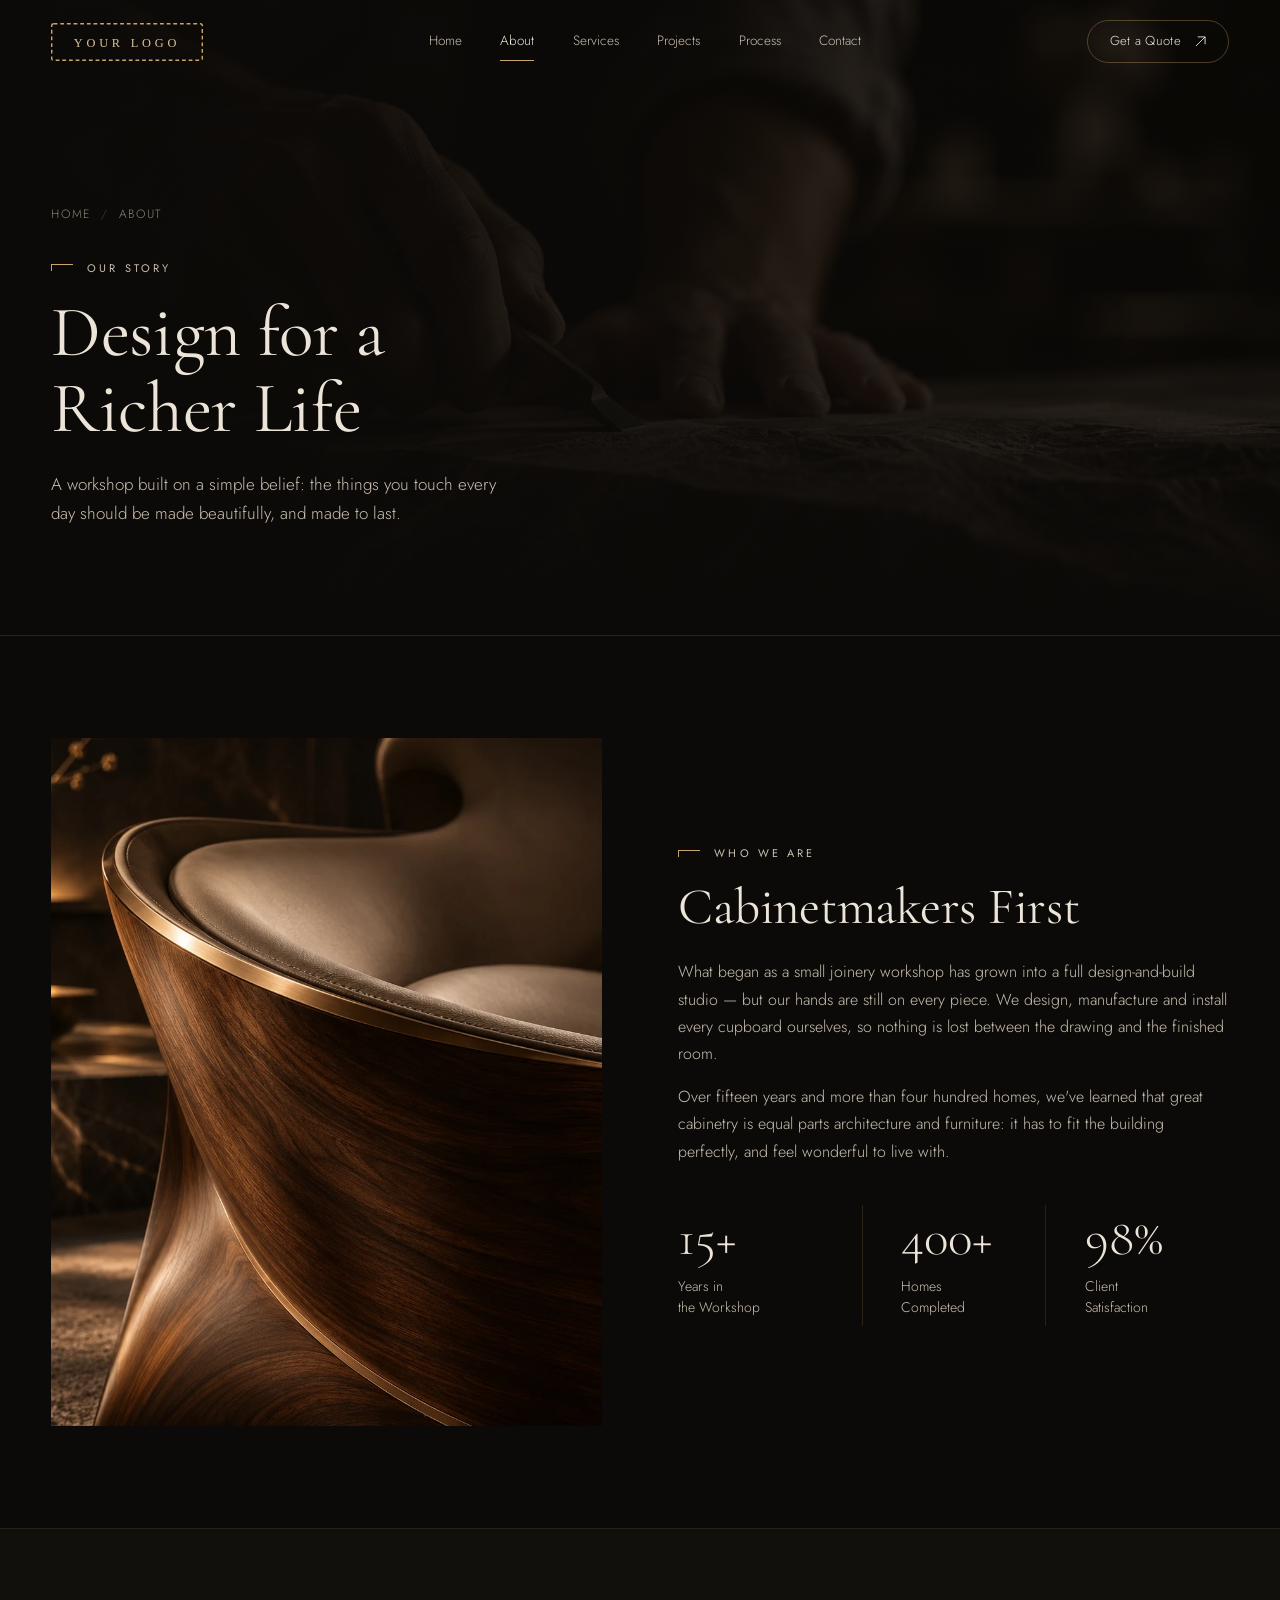
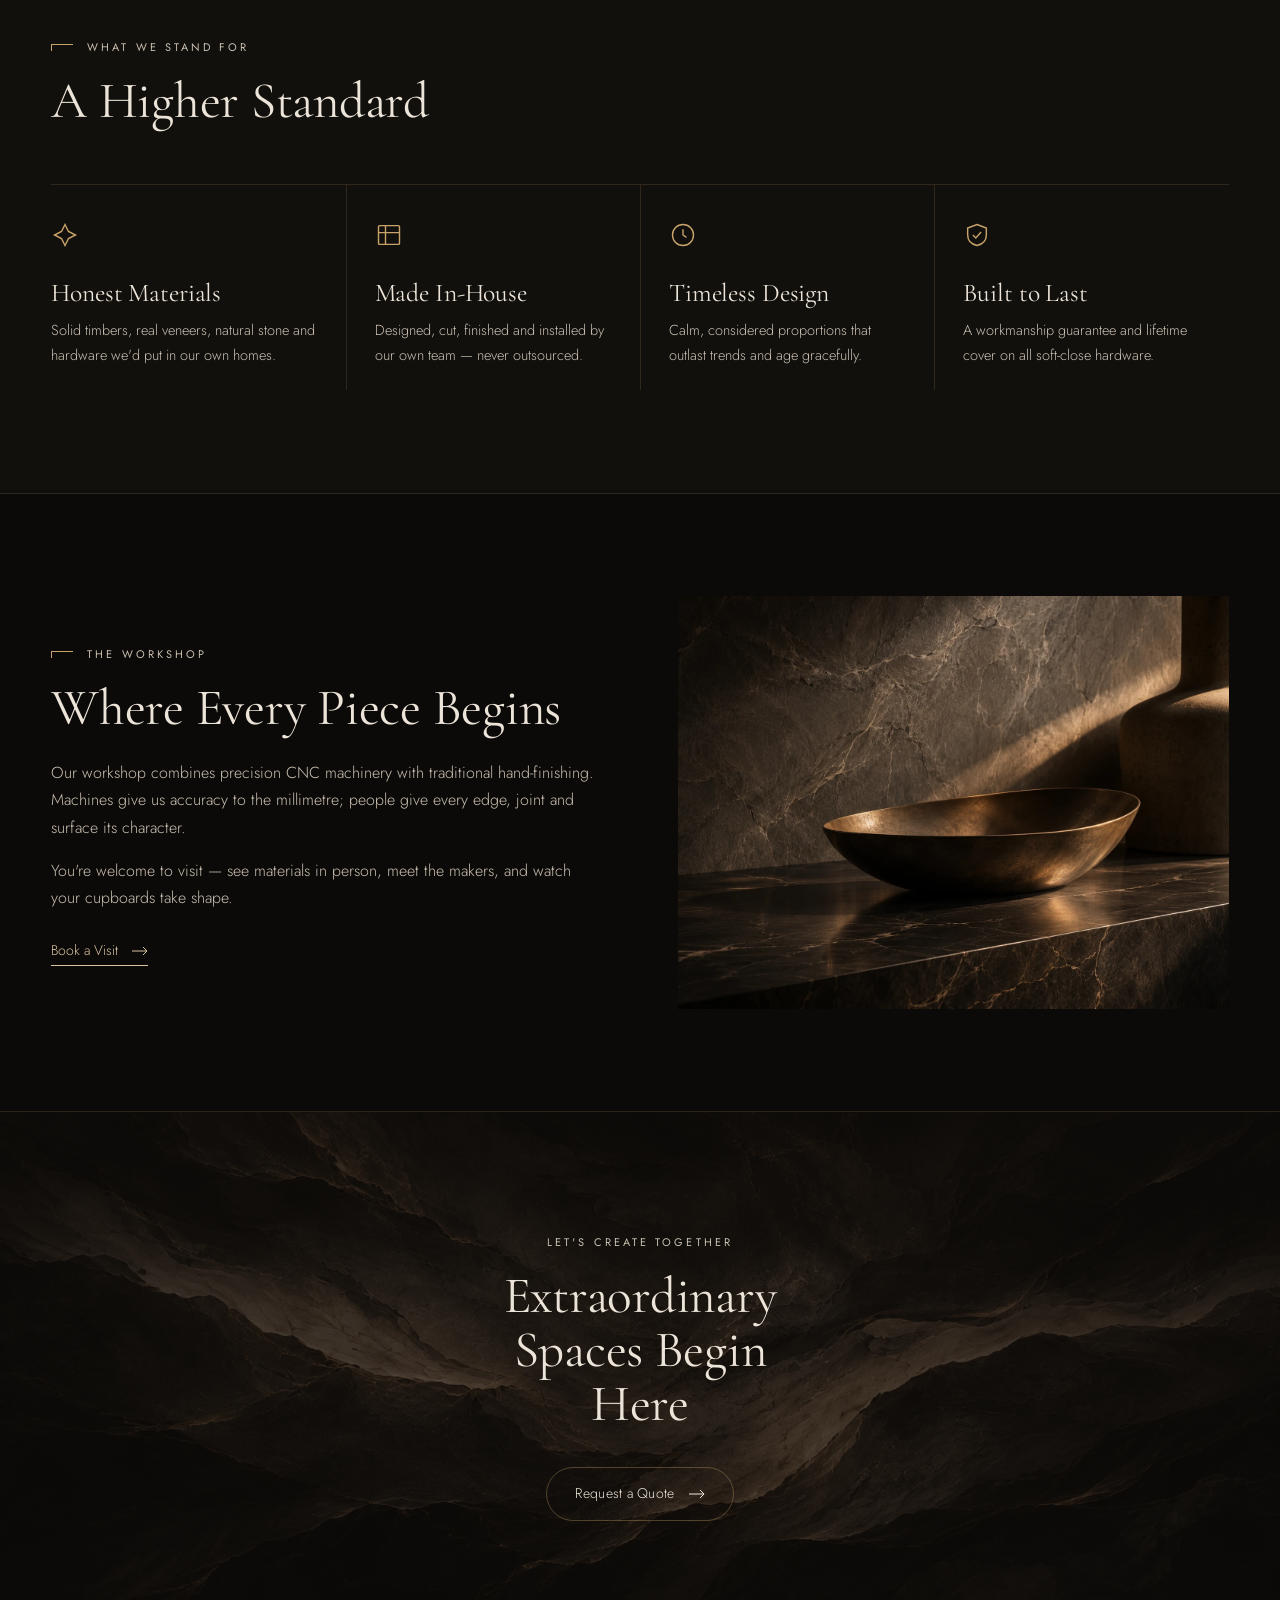
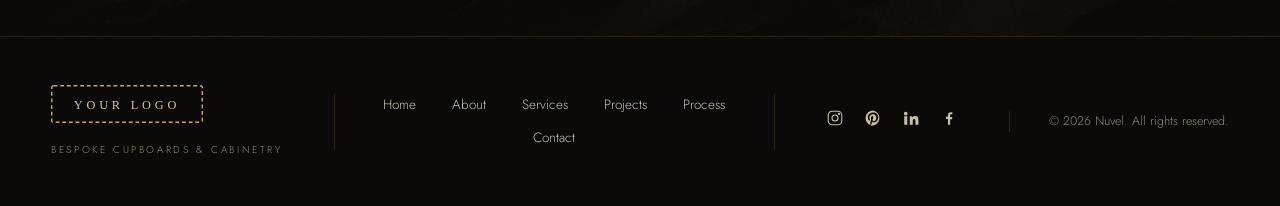
==== about.html @ def1052c "Add multi-page website for bespoke cupboard manufacturer Static HTML/CSS/JS site styled after the pr" ====
<!doctype html>
<html lang="en">
<head>
  <meta charset="utf-8">
  <meta name="viewport" content="width=device-width, initial-scale=1">
  <title>About — Nuvel</title>
  <meta name="description" content="Meet the cabinetmakers behind Nuvel — a family workshop crafting bespoke cupboards and cabinetry.">
  <link rel="preconnect" href="https://fonts.googleapis.com">
  <link rel="preconnect" href="https://fonts.gstatic.com" crossorigin>
  <link href="https://fonts.googleapis.com/css2?family=Cormorant+Garamond:wght@400;500&family=Jost:wght@300;400&display=swap" rel="stylesheet">
  <link rel="stylesheet" href="assets/css/styles.css">
</head>
<body data-page="about">
  <header id="site-header"></header>

  <main>
    <section class="page-hero">
      <div class="page-hero__bg"><img src="assets/img/craft-hands.webp" alt=""></div>
      <div class="container">
        <p class="breadcrumb"><a href="index.html">Home</a><span>/</span>About</p>
        <span class="eyebrow">Our Story</span>
        <h1>Design for a Richer Life</h1>
        <p class="lead">A workshop built on a simple belief: the things you touch every day should be made beautifully, and made to last.</p>
      </div>
    </section>

    <section class="section">
      <div class="container two-col">
        <div class="media-frame reveal"><img src="assets/img/bespoke-chair.webp" alt="Walnut joinery with a bronze inlay" loading="lazy"></div>
        <div class="reveal">
          <span class="eyebrow">Who We Are</span>
          <h2 style="margin-bottom:24px">Cabinetmakers First</h2>
          <p>What began as a small joinery workshop has grown into a full design-and-build studio — but our hands are still on every piece. We design, manufacture and install every cupboard ourselves, so nothing is lost between the drawing and the finished room.</p>
          <p>Over fifteen years and more than four hundred homes, we've learned that great cabinetry is equal parts architecture and furniture: it has to fit the building perfectly, and feel wonderful to live with.</p>
          <div class="stats" style="margin-top:40px">
            <div class="stat" style="border-left:0;padding-left:0"><div class="stat__num">15+</div><div class="stat__label">Years in<br>the Workshop</div></div>
            <div class="stat"><div class="stat__num">400+</div><div class="stat__label">Homes<br>Completed</div></div>
            <div class="stat"><div class="stat__num">98%</div><div class="stat__label">Client<br>Satisfaction</div></div>
          </div>
        </div>
      </div>
    </section>

    <section class="section section--alt">
      <div class="container">
        <div class="reveal" style="max-width:640px;margin-bottom:56px">
          <span class="eyebrow">What We Stand For</span>
          <h2>A Higher Standard</h2>
        </div>
        <div class="values">
          <div class="value reveal">
            <svg viewBox="0 0 24 24" fill="none" stroke="currentColor" stroke-width="1.2"><path d="M12 3l3 6 6 3-6 3-3 6-3-6-6-3 6-3z"/></svg>
            <h3>Honest Materials</h3>
            <p>Solid timbers, real veneers, natural stone and hardware we'd put in our own homes.</p>
          </div>
          <div class="value reveal">
            <svg viewBox="0 0 24 24" fill="none" stroke="currentColor" stroke-width="1.2"><rect x="3" y="4" width="18" height="16" rx="1"/><path d="M3 10h18M9 4v16"/></svg>
            <h3>Made In-House</h3>
            <p>Designed, cut, finished and installed by our own team — never outsourced.</p>
          </div>
          <div class="value reveal">
            <svg viewBox="0 0 24 24" fill="none" stroke="currentColor" stroke-width="1.2"><circle cx="12" cy="12" r="9"/><path d="M12 7v5l3 2"/></svg>
            <h3>Timeless Design</h3>
            <p>Calm, considered proportions that outlast trends and age gracefully.</p>
          </div>
          <div class="value reveal">
            <svg viewBox="0 0 24 24" fill="none" stroke="currentColor" stroke-width="1.2"><path d="M12 3l8 3v6c0 5-3.5 8-8 9-4.5-1-8-4-8-9V6z"/><path d="M8.5 12l2.5 2.5 4.5-5"/></svg>
            <h3>Built to Last</h3>
            <p>A workmanship guarantee and lifetime cover on all soft-close hardware.</p>
          </div>
        </div>
      </div>
    </section>

    <section class="section">
      <div class="container two-col">
        <div class="reveal">
          <span class="eyebrow">The Workshop</span>
          <h2 style="margin-bottom:24px">Where Every Piece Begins</h2>
          <p>Our workshop combines precision CNC machinery with traditional hand-finishing. Machines give us accuracy to the millimetre; people give every edge, joint and surface its character.</p>
          <p>You're welcome to visit — see materials in person, meet the makers, and watch your cupboards take shape.</p>
          <a class="link-arrow" href="contact.html" style="margin-top:12px">Book a Visit <svg class="arrow" viewBox="0 0 16 10" aria-hidden="true"><path d="M0 5h15M11 1l4 4-4 4" fill="none" stroke="currentColor"/></svg></a>
        </div>
        <div class="media-frame media-frame--wide reveal"><img src="assets/img/advisory-bowl.webp" alt="Natural stone and bronze materials" loading="lazy"></div>
      </div>
    </section>

    <section class="cta-band">
      <div class="cta-band__bg"><img src="assets/img/texture-stone.webp" alt="" loading="lazy"></div>
      <div class="container reveal">
        <span class="eyebrow eyebrow--center">Let's Create Together</span>
        <h2>Extraordinary Spaces Begin Here</h2>
        <a class="btn" href="contact.html#quote">Request a Quote <svg class="arrow" viewBox="0 0 16 10" aria-hidden="true"><path d="M0 5h15M11 1l4 4-4 4" fill="none" stroke="currentColor"/></svg></a>
      </div>
    </section>
  </main>

  <footer id="site-footer"></footer>

  <script src="assets/js/config.js"></script>
  <script src="assets/js/projects.js"></script>
  <script src="assets/js/site.js"></script>
</body>
</html>
---- assets/css/styles.css ----
/* ==========================================================================
   Nuvel — Bespoke Cupboards & Cabinetry
   ========================================================================== */

:root {
  --bg: #0c0a08;
  --bg-2: #12100d;
  --surface: #17140f;
  --line: rgba(201, 164, 106, 0.16);
  --line-strong: rgba(201, 164, 106, 0.35);
  --text: #ece4d8;
  --text-soft: #c9bfb1;
  --muted: #8f8577;
  --gold: #c9a46a;
  --gold-soft: #d8c3a0;

  --serif: "Cormorant Garamond", "Cormorant", Georgia, "Times New Roman", serif;
  --sans: "Jost", "Helvetica Neue", Arial, sans-serif;

  --container: 1320px;
  --gutter: clamp(20px, 4vw, 56px);
  --ease: cubic-bezier(.22, .61, .36, 1);
  --header-h: 84px;
}

*, *::before, *::after { box-sizing: border-box; }
html { scroll-behavior: smooth; -webkit-text-size-adjust: 100%; }
body {
  margin: 0;
  background: var(--bg);
  color: var(--text);
  font-family: var(--sans);
  font-weight: 300;
  font-size: 16px;
  line-height: 1.7;
  -webkit-font-smoothing: antialiased;
  overflow-x: hidden;
}
img { display: block; max-width: 100%; height: auto; }
a { color: inherit; text-decoration: none; }
button { font: inherit; color: inherit; background: none; border: 0; cursor: pointer; }
::selection { background: var(--gold); color: #120f0b; }

.container { width: 100%; max-width: var(--container); margin: 0 auto; padding: 0 var(--gutter); }
.sr-only { position: absolute; width: 1px; height: 1px; overflow: hidden; clip: rect(0 0 0 0); white-space: nowrap; }

/* ---------- Typography ---------- */
h1, h2, h3, h4 { font-family: var(--serif); font-weight: 400; line-height: 1.05; margin: 0; color: var(--text); letter-spacing: -0.005em; }
h1 { font-size: clamp(48px, 6.4vw, 92px); }
h2 { font-size: clamp(36px, 4vw, 56px); }
h3 { font-size: clamp(22px, 2vw, 28px); }
p { margin: 0 0 1em; color: var(--text-soft); }

.eyebrow {
  display: inline-flex; align-items: center; gap: 14px;
  font-family: var(--sans); font-size: 11px; font-weight: 400;
  letter-spacing: .28em; text-transform: uppercase; color: var(--text-soft);
  margin-bottom: 18px;
}
.eyebrow::before {
  content: ""; width: 22px; height: 7px;
  border-top: 1px solid var(--gold); border-left: 1px solid var(--gold);
}
.eyebrow--center { justify-content: center; }
.eyebrow--center::before { display: none; }

.lead { font-size: 17px; color: var(--text-soft); max-width: 46ch; }

/* ---------- Links & Buttons ---------- */
.link-arrow {
  display: inline-flex; align-items: center; gap: 14px;
  font-size: 14px; color: var(--gold-soft);
  border-bottom: 1px solid currentColor; padding-bottom: 2px;
  transition: color .3s var(--ease), gap .3s var(--ease);
}
.link-arrow:hover { color: var(--text); gap: 20px; }
.arrow { width: 16px; height: 10px; flex: none; }

.btn {
  display: inline-flex; align-items: center; justify-content: center; gap: 14px;
  padding: 14px 28px; border: 1px solid var(--line-strong); border-radius: 999px;
  font-size: 14px; letter-spacing: .02em; color: var(--text);
  transition: background .35s var(--ease), border-color .35s var(--ease), color .35s var(--ease);
}
.btn:hover { background: var(--gold); border-color: var(--gold); color: #120f0b; }
.btn--solid { background: var(--gold); border-color: var(--gold); color: #120f0b; }
.btn--solid:hover { background: var(--gold-soft); border-color: var(--gold-soft); }
.btn--sm { padding: 9px 22px; font-size: 13px; }
.btn[disabled] { opacity: .5; pointer-events: none; }

/* ---------- Header ---------- */
.site-header {
  position: fixed; inset: 0 0 auto 0; z-index: 50; height: var(--header-h);
  display: flex; align-items: center;
  border-bottom: 1px solid transparent;
  transition: background .4s var(--ease), border-color .4s var(--ease), height .4s var(--ease);
}
.site-header.is-scrolled, .site-header--solid {
  background: rgba(12, 10, 8, .88); backdrop-filter: blur(12px); -webkit-backdrop-filter: blur(12px);
  border-bottom-color: var(--line);
}
.site-header .container { display: flex; align-items: center; justify-content: space-between; gap: 32px; }
.logo { display: inline-flex; align-items: center; }
.logo img { height: 38px; width: auto; }

.nav { display: flex; gap: clamp(20px, 3vw, 48px); }
.nav a {
  position: relative; font-size: 13.5px; color: var(--text-soft); padding: 6px 0;
  transition: color .3s var(--ease);
}
.nav a::after {
  content: ""; position: absolute; left: 0; right: 0; bottom: -2px; height: 1px;
  background: var(--gold); transform: scaleX(0); transition: transform .35s var(--ease);
}
.nav a:hover, .nav a[aria-current="page"] { color: var(--text); }
.nav a[aria-current="page"]::after, .nav a:hover::after { transform: scaleX(1); }

.header-cta { display: flex; align-items: center; gap: 16px; }
.menu-toggle { display: none; width: 44px; height: 44px; position: relative; }
.menu-toggle span { position: absolute; left: 11px; right: 11px; height: 1px; background: var(--text); transition: transform .35s var(--ease), opacity .3s; }
.menu-toggle span:nth-child(1) { top: 17px; }
.menu-toggle span:nth-child(2) { top: 26px; }
.menu-open .menu-toggle span:nth-child(1) { transform: translateY(4.5px) rotate(45deg); }
.menu-open .menu-toggle span:nth-child(2) { transform: translateY(-4.5px) rotate(-45deg); }

.mobile-menu {
  position: fixed; inset: 0; z-index: 40; background: var(--bg);
  display: flex; flex-direction: column; justify-content: center; padding: 0 var(--gutter);
  opacity: 0; visibility: hidden; transition: opacity .4s var(--ease), visibility .4s;
}
.menu-open .mobile-menu { opacity: 1; visibility: visible; }
.mobile-menu a { font-family: var(--serif); font-size: 40px; line-height: 1.5; color: var(--text); }
.mobile-menu a[aria-current="page"] { color: var(--gold); }
.mobile-menu .btn { margin-top: 32px; align-self: flex-start; font-family: var(--sans); font-size: 14px; line-height: 1; }

/* ---------- Hero ---------- */
.hero { position: relative; min-height: 100vh; min-height: 100svh; display: flex; align-items: center; overflow: hidden; }
.hero__slides { position: absolute; inset: 0; }
.hero__slide {
  position: absolute; inset: 0; opacity: 0; transform: scale(1.06);
  transition: opacity 1.6s var(--ease), transform 7s linear;
}
.hero__slide img { width: 100%; height: 100%; object-fit: cover; }
.hero__slide.is-active { opacity: 1; transform: scale(1); }
.hero::after {
  content: ""; position: absolute; inset: 0;
  background:
    linear-gradient(90deg, rgba(12,10,8,.92) 0%, rgba(12,10,8,.7) 30%, rgba(12,10,8,.1) 62%, rgba(12,10,8,0) 100%),
    linear-gradient(0deg, rgba(12,10,8,.85) 0%, rgba(12,10,8,0) 28%),
    linear-gradient(180deg, rgba(12,10,8,.55) 0%, rgba(12,10,8,0) 20%);
}
.hero .container { position: relative; z-index: 2; padding-top: calc(var(--header-h) + 40px); padding-bottom: 80px; }
.hero__content { max-width: 560px; }
.hero h1 { margin-bottom: 28px; }
.hero .lead { margin-bottom: 36px; }
.hero__dots { display: flex; gap: 14px; margin-top: 56px; }
.hero__dot { width: 60px; text-align: left; font-size: 11px; letter-spacing: .1em; color: var(--muted); padding-bottom: 10px; position: relative; }
.hero__dot::after { content: ""; position: absolute; left: 0; right: 0; bottom: 0; height: 1px; background: var(--line); }
.hero__dot i { position: absolute; left: 0; bottom: 0; height: 2px; width: 0; background: var(--gold-soft); z-index: 1; }
.hero__dot.is-active { color: var(--text); }
.hero__dot.is-active i { animation: dotfill 7s linear forwards; }
@keyframes dotfill { to { width: 100%; } }
.hero__tag {
  position: absolute; right: var(--gutter); bottom: 64px; z-index: 2;
  font-size: 10.5px; letter-spacing: .3em; line-height: 2.1; text-transform: uppercase; color: var(--text-soft);
  display: flex; gap: 14px;
}
.hero__tag::before { content: ""; width: 22px; height: 7px; margin-top: 8px; border-top: 1px solid var(--gold); border-left: 1px solid var(--gold); }

/* Page hero (inner pages) */
.page-hero { position: relative; padding: calc(var(--header-h) + 120px) 0 90px; overflow: hidden; border-bottom: 1px solid var(--line); }
.page-hero__bg { position: absolute; inset: 0; }
.page-hero__bg img { width: 100%; height: 100%; object-fit: cover; opacity: .38; }
.page-hero::after { content: ""; position: absolute; inset: 0; background: linear-gradient(90deg, rgba(12,10,8,.95) 10%, rgba(12,10,8,.4) 100%), linear-gradient(0deg, var(--bg) 0%, transparent 50%); }
.page-hero .container { position: relative; z-index: 2; }
.page-hero h1 { font-size: clamp(44px, 5.6vw, 80px); max-width: 14ch; margin-bottom: 24px; }
.breadcrumb { font-size: 12px; letter-spacing: .14em; text-transform: uppercase; color: var(--muted); margin-bottom: 28px; }
.breadcrumb a:hover { color: var(--gold-soft); }
.breadcrumb span { margin: 0 10px; color: var(--line-strong); }

/* ---------- Sections ---------- */
.section { padding: clamp(64px, 8vw, 110px) 0; border-bottom: 1px solid var(--line); }
.section--tight { padding: clamp(48px, 6vw, 72px) 0; }
.section--alt { background: var(--bg-2); }

.split { display: grid; grid-template-columns: minmax(0, 340px) minmax(0, 1fr); gap: clamp(32px, 5vw, 80px); align-items: start; }
.split__head h2 { margin-bottom: 28px; }

/* Philosophy + stats */
.philosophy { display: grid; grid-template-columns: 1fr 1.2fr 1.6fr; gap: clamp(32px, 4vw, 64px); align-items: center; }
.philosophy p { margin-bottom: 18px; }
.stats { display: grid; grid-template-columns: repeat(3, 1fr); }
.stat { padding: 8px 0 8px clamp(20px, 3vw, 44px); border-left: 1px solid var(--line); }
.stat__num { font-family: var(--serif); font-size: clamp(40px, 4vw, 54px); line-height: 1; color: var(--text); margin-bottom: 12px; }
.stat__label { font-size: 14px; line-height: 1.5; color: var(--text-soft); }

/* Service cards */
.services-intro { display: grid; grid-template-columns: minmax(0, 1fr) minmax(0, 0.9fr); gap: 32px; align-items: end; }
.services-row { display: grid; grid-template-columns: minmax(280px, 0.9fr) 2.4fr; gap: clamp(32px, 4vw, 60px); align-items: start; }
.services-row__head { display: grid; grid-template-columns: 1fr; gap: 20px; }
.cards { display: grid; grid-template-columns: repeat(4, 1fr); gap: 18px; }
.card {
  display: flex; flex-direction: column; background: var(--surface); border: 1px solid var(--line);
  transition: border-color .4s var(--ease), transform .5s var(--ease);
}
.card:hover { border-color: var(--line-strong); transform: translateY(-4px); }
.card__img { aspect-ratio: 4 / 3; overflow: hidden; }
.card__img img { width: 100%; height: 100%; object-fit: cover; transition: transform 1s var(--ease); }
.card:hover .card__img img { transform: scale(1.06); }
.card__body { padding: 18px 18px 20px; display: flex; flex-direction: column; flex: 1; }
.card__body h3 { font-size: 21px; margin-bottom: 8px; }
.card__body p { font-size: 13.5px; line-height: 1.55; margin: 0; color: var(--muted); }
.card__foot { display: flex; justify-content: space-between; align-items: flex-end; gap: 16px; margin-top: auto; padding-top: 12px; }
.card__foot .arrow { color: var(--gold-soft); transition: transform .3s var(--ease); }
.card:hover .card__foot .arrow { transform: translateX(4px); }

/* Project tiles */
.projects-row { display: grid; grid-template-columns: minmax(240px, 0.75fr) 3fr; gap: clamp(32px, 4vw, 60px); }
.projects-row__head { display: flex; flex-direction: column; justify-content: space-between; }
.projects-row__head h2 { margin-bottom: 28px; }
.tiles { display: grid; grid-template-columns: repeat(3, 1fr); gap: 18px; }
.tile { display: block; }
.tile__img { aspect-ratio: 16 / 10; overflow: hidden; background: var(--surface); }
.tile__img img { width: 100%; height: 100%; object-fit: cover; transition: transform 1.1s var(--ease); }
.tile:hover .tile__img img { transform: scale(1.05); }
.tile__meta { display: flex; justify-content: space-between; align-items: center; gap: 12px; padding-top: 14px; }
.tile__title { font-family: var(--serif); font-size: 21px; line-height: 1.2; color: var(--text); }
.tile__loc { font-size: 10.5px; letter-spacing: .22em; text-transform: uppercase; color: var(--muted); margin-top: 4px; }
.tile .arrow { color: var(--gold-soft); transition: transform .3s var(--ease); }
.tile:hover .arrow { transform: translateX(4px); }
.tile__cat { font-size: 10.5px; letter-spacing: .22em; text-transform: uppercase; color: var(--gold); margin-top: 4px; }

/* Craft */
.craft { display: grid; grid-template-columns: 1fr 1.25fr; border-bottom: 1px solid var(--line); }
.craft__img { position: relative; min-height: 380px; }
.craft__img img { position: absolute; inset: 0; width: 100%; height: 100%; object-fit: cover; }
.craft__img::after { content: ""; position: absolute; inset: 0; background: linear-gradient(90deg, transparent 50%, var(--bg) 100%); }
.craft__body { display: grid; grid-template-columns: 1.3fr 1fr; gap: clamp(28px, 4vw, 56px); padding: clamp(56px, 6vw, 90px) var(--gutter) clamp(56px, 6vw, 90px) clamp(24px, 3vw, 40px); align-items: center; }
.craft__body h2 { margin-bottom: 24px; }
.features { list-style: none; margin: 0; padding: 0 0 0 clamp(24px, 3vw, 44px); border-left: 1px solid var(--line); display: grid; gap: 22px; }
.features li { display: flex; align-items: center; gap: 18px; font-size: 14px; color: var(--text-soft); }
.features svg { width: 24px; height: 24px; flex: none; color: var(--gold); }

/* Testimonials */
.testimonials { display: grid; grid-template-columns: minmax(240px, 0.8fr) repeat(3, 1fr); gap: 0; }
.testimonials__head { padding-right: 32px; }
.quote { padding: 0 clamp(20px, 2.6vw, 40px); border-left: 1px solid var(--line); display: flex; flex-direction: column; justify-content: space-between; gap: 28px; }
.quote blockquote { margin: 0; font-size: 15px; line-height: 1.7; color: var(--text-soft); }
.quote cite { font-style: normal; display: flex; gap: 14px; }
.quote cite::before { content: ""; width: 14px; height: 6px; margin-top: 7px; border-top: 1px solid var(--gold); border-bottom: 1px solid var(--gold); flex: none; }
.quote cite strong { display: block; font-weight: 400; font-size: 11px; letter-spacing: .24em; text-transform: uppercase; color: var(--text); }
.quote cite span { font-size: 13px; color: var(--muted); }

/* CTA band */
.cta-band { position: relative; text-align: center; padding: clamp(72px, 9vw, 120px) 0; overflow: hidden; border-bottom: 1px solid var(--line); }
.cta-band__bg { position: absolute; inset: 0; }
.cta-band__bg img { width: 100%; height: 100%; object-fit: cover; opacity: .55; }
.cta-band::after { content: ""; position: absolute; inset: 0; background: radial-gradient(ellipse at center, rgba(12,10,8,.35) 0%, rgba(12,10,8,.85) 100%); }
.cta-band .container { position: relative; z-index: 2; }
.cta-band h2 { max-width: 14ch; margin: 0 auto 36px; }

/* ---------- Footer ---------- */
.site-footer { padding: 48px 0; background: var(--bg); }
.site-footer .container { display: grid; grid-template-columns: auto 1fr auto auto; gap: clamp(24px, 4vw, 56px); align-items: center; }
.footer-brand small { display: block; margin-top: 10px; font-size: 10px; letter-spacing: .26em; text-transform: uppercase; color: var(--muted); }
.footer-nav { display: flex; flex-wrap: wrap; gap: 10px 36px; justify-content: center; padding: 0 clamp(16px, 3vw, 48px); border-left: 1px solid var(--line); border-right: 1px solid var(--line); }
.footer-nav a { font-size: 13.5px; color: var(--text-soft); }
.footer-nav a:hover { color: var(--gold-soft); }
.social { display: flex; gap: 20px; }
.social a { color: var(--text-soft); transition: color .3s; }
.social a:hover { color: var(--gold); }
.social svg { width: 18px; height: 18px; }
.copyright { font-size: 12.5px; color: var(--muted); padding-left: clamp(16px, 3vw, 48px); border-left: 1px solid var(--line); }

/* ---------- Projects archive ---------- */
.toolbar { display: flex; flex-wrap: wrap; gap: 24px; justify-content: space-between; align-items: center; margin-bottom: 44px; }
.filters { display: flex; flex-wrap: wrap; gap: 10px; }
.filter {
  padding: 8px 18px; border: 1px solid var(--line); border-radius: 999px;
  font-size: 13px; color: var(--text-soft); transition: all .3s var(--ease);
}
.filter:hover { border-color: var(--line-strong); color: var(--text); }
.filter.is-active { background: var(--gold); border-color: var(--gold); color: #120f0b; }
.search {
  display: flex; align-items: center; gap: 10px; border-bottom: 1px solid var(--line-strong);
  padding: 6px 2px; min-width: 240px;
}
.search svg { width: 16px; height: 16px; color: var(--muted); }
.search input { background: none; border: 0; outline: 0; color: var(--text); font: inherit; font-size: 14px; width: 100%; }
.search input::placeholder { color: var(--muted); }
.results-count { font-size: 12px; letter-spacing: .16em; text-transform: uppercase; color: var(--muted); margin-bottom: 24px; }
.tiles--archive { grid-template-columns: repeat(3, 1fr); gap: 40px 22px; }
.load-more { display: flex; flex-direction: column; align-items: center; gap: 16px; margin-top: 64px; }
.load-more small { font-size: 12px; color: var(--muted); letter-spacing: .08em; }
.progress { width: 220px; height: 1px; background: var(--line); position: relative; }
.progress i { position: absolute; left: 0; top: 0; bottom: 0; background: var(--gold); transition: width .5s var(--ease); }
.empty { text-align: center; padding: 60px 0; color: var(--muted); }

/* ---------- Project detail ---------- */
.project-hero { position: relative; height: 82vh; min-height: 520px; overflow: hidden; }
.project-hero img { width: 100%; height: 100%; object-fit: cover; }
.project-hero::after { content: ""; position: absolute; inset: 0; background: linear-gradient(0deg, var(--bg) 0%, rgba(12,10,8,.2) 45%, rgba(12,10,8,.55) 100%); }
.project-hero .container { position: absolute; left: 0; right: 0; bottom: 56px; z-index: 2; margin: 0 auto; }
.project-hero h1 { margin-bottom: 14px; }
.project-info { display: grid; grid-template-columns: 1.6fr 1fr; gap: clamp(32px, 6vw, 100px); }
.project-info .lead { max-width: none; font-family: var(--serif); font-size: clamp(24px, 2.2vw, 30px); line-height: 1.4; color: var(--text); margin-bottom: 28px; }
.facts { list-style: none; margin: 0; padding: 0; border-top: 1px solid var(--line); }
.facts li { display: flex; justify-content: space-between; gap: 16px; padding: 16px 0; border-bottom: 1px solid var(--line); font-size: 14px; }
.facts span:first-child { color: var(--muted); letter-spacing: .14em; text-transform: uppercase; font-size: 11px; padding-top: 3px; }
.facts span:last-child { text-align: right; }
.gallery { display: grid; grid-template-columns: repeat(2, 1fr); gap: 18px; }
.gallery button { display: block; overflow: hidden; aspect-ratio: 4 / 3; padding: 0; background: var(--surface); }
.gallery button:first-child { grid-column: 1 / -1; aspect-ratio: 21 / 9; }
.gallery img { width: 100%; height: 100%; object-fit: cover; transition: transform 1s var(--ease); }
.gallery button:hover img { transform: scale(1.04); }
.project-nav { display: flex; justify-content: space-between; gap: 24px; }
.project-nav a { display: flex; flex-direction: column; gap: 6px; max-width: 45%; }
.project-nav a:last-child { text-align: right; align-items: flex-end; }
.project-nav small { font-size: 11px; letter-spacing: .22em; text-transform: uppercase; color: var(--muted); }
.project-nav strong { font-family: var(--serif); font-weight: 400; font-size: clamp(22px, 2.4vw, 32px); }
.project-nav a:hover strong { color: var(--gold-soft); }

.lightbox { position: fixed; inset: 0; z-index: 100; background: rgba(8,7,5,.96); display: none; align-items: center; justify-content: center; padding: 60px 70px; }
.lightbox.is-open { display: flex; }
.lightbox img { max-height: 100%; max-width: 100%; object-fit: contain; }
.lightbox button { position: absolute; width: 48px; height: 48px; border: 1px solid var(--line-strong); border-radius: 50%; display: grid; place-items: center; }
.lightbox button:hover { border-color: var(--gold); color: var(--gold); }
.lightbox .lb-close { top: 18px; right: 18px; }
.lightbox .lb-prev { left: 12px; top: 50%; transform: translateY(-50%); }
.lightbox .lb-next { right: 12px; top: 50%; transform: translateY(-50%); }

/* ---------- About / Services / Process ---------- */
.two-col { display: grid; grid-template-columns: 1fr 1fr; gap: clamp(32px, 6vw, 100px); align-items: center; }
.media-frame { position: relative; aspect-ratio: 4 / 5; overflow: hidden; }
.media-frame img { width: 100%; height: 100%; object-fit: cover; }
.media-frame--wide { aspect-ratio: 4 / 3; }
.values { display: grid; grid-template-columns: repeat(4, 1fr); border-top: 1px solid var(--line); }
.value { padding: 36px 28px 8px 0; }
.value + .value { padding-left: 28px; border-left: 1px solid var(--line); }
.value svg { width: 28px; height: 28px; color: var(--gold); margin-bottom: 22px; }
.value h3 { margin-bottom: 12px; }
.value p { font-size: 14.5px; }

.service-detail { display: grid; grid-template-columns: 1fr 1fr; gap: clamp(32px, 6vw, 90px); align-items: center; padding: clamp(56px, 7vw, 96px) 0; border-bottom: 1px solid var(--line); }
.service-detail:last-child { border-bottom: 0; }
.service-detail:nth-child(even) .media-frame { order: 2; }
.service-detail__num { font-family: var(--serif); font-size: 15px; color: var(--gold); letter-spacing: .1em; margin-bottom: 14px; display: block; }
.service-detail h2 { margin-bottom: 22px; }
.checklist { list-style: none; padding: 0; margin: 24px 0 32px; display: grid; grid-template-columns: 1fr 1fr; gap: 12px 24px; }
.checklist li { position: relative; padding-left: 22px; font-size: 14.5px; color: var(--text-soft); }
.checklist li::before { content: ""; position: absolute; left: 0; top: 11px; width: 10px; height: 1px; background: var(--gold); }

.steps { display: grid; grid-template-columns: repeat(5, 1fr); border-top: 1px solid var(--line); counter-reset: step; }
.step { padding: 32px 24px 0 0; position: relative; }
.step + .step { padding-left: 24px; border-left: 1px solid var(--line); }
.step__num { font-family: var(--serif); font-size: 44px; color: var(--gold); line-height: 1; margin-bottom: 18px; }
.step h3 { font-size: 22px; margin-bottom: 10px; }
.step p { font-size: 14px; }

.faq { border-top: 1px solid var(--line); }
.faq details { border-bottom: 1px solid var(--line); }
.faq summary { list-style: none; cursor: pointer; display: flex; justify-content: space-between; align-items: center; gap: 24px; padding: 24px 0; font-family: var(--serif); font-size: clamp(20px, 2vw, 25px); color: var(--text); }
.faq summary::-webkit-details-marker { display: none; }
.faq summary::after { content: "+"; font-family: var(--sans); font-weight: 200; font-size: 26px; color: var(--gold); transition: transform .3s var(--ease); }
.faq details[open] summary::after { transform: rotate(45deg); }
.faq details p { padding: 0 0 24px; max-width: 70ch; }

/* ---------- Quote form ---------- */
.contact-grid { display: grid; grid-template-columns: 0.85fr 1.4fr; gap: clamp(40px, 6vw, 100px); align-items: start; }
.contact-list { list-style: none; padding: 0; margin: 36px 0 0; border-top: 1px solid var(--line); }
.contact-list li { padding: 22px 0; border-bottom: 1px solid var(--line); }
.contact-list small { display: block; font-size: 11px; letter-spacing: .22em; text-transform: uppercase; color: var(--muted); margin-bottom: 6px; }
.contact-list a, .contact-list span { font-family: var(--serif); font-size: 22px; color: var(--text); }
.contact-list a:hover { color: var(--gold-soft); }

.form { background: var(--surface); border: 1px solid var(--line); padding: clamp(28px, 4vw, 52px); }
.form h2 { font-size: clamp(30px, 3vw, 40px); margin-bottom: 8px; }
.form > p { margin-bottom: 32px; }
.form-grid { display: grid; grid-template-columns: 1fr 1fr; gap: 26px 24px; }
.field { display: flex; flex-direction: column; gap: 8px; }
.field--full { grid-column: 1 / -1; }
.field label, .field legend { font-size: 11px; letter-spacing: .2em; text-transform: uppercase; color: var(--text-soft); padding: 0; }
.field label .req { color: var(--gold); }
.field input, .field select, .field textarea {
  width: 100%; background: transparent; border: 0; border-bottom: 1px solid var(--line-strong);
  color: var(--text); font: inherit; font-size: 15px; padding: 10px 0; outline: 0; border-radius: 0;
  transition: border-color .3s var(--ease);
}
.field select { appearance: none; -webkit-appearance: none; cursor: pointer;
  background-image: url("data:image/svg+xml,%3Csvg xmlns='http://www.w3.org/2000/svg' width='12' height='8' viewBox='0 0 12 8'%3E%3Cpath d='M1 1l5 5 5-5' fill='none' stroke='%23c9a46a'/%3E%3C/svg%3E");
  background-repeat: no-repeat; background-position: right 2px center; padding-right: 24px; }
.field select option { background: var(--surface); color: var(--text); }
.field textarea { resize: vertical; min-height: 120px; }
.field input:focus, .field select:focus, .field textarea:focus { border-bottom-color: var(--gold); }
.field input::placeholder, .field textarea::placeholder { color: #6d6458; }
fieldset.field { border: 0; margin: 0; padding: 0; min-width: 0; }
.chips { display: flex; flex-wrap: wrap; gap: 10px; margin-top: 4px; }
.chip { position: relative; }
.chip input { position: absolute; left: 0; top: 0; width: 1px; height: 1px; opacity: 0; pointer-events: none; }
.chip span { display: inline-block; padding: 8px 16px; border: 1px solid var(--line); border-radius: 999px; font-size: 13px; color: var(--text-soft); cursor: pointer; transition: all .25s var(--ease); }
.chip input:checked + span { background: var(--gold); border-color: var(--gold); color: #120f0b; }
.chip input:focus-visible + span { outline: 1px solid var(--gold); outline-offset: 2px; }
.form-foot { display: flex; flex-wrap: wrap; gap: 20px; align-items: center; justify-content: space-between; margin-top: 36px; }
.form-foot small { color: var(--muted); font-size: 12.5px; max-width: 40ch; }
.form-status { margin-top: 24px; padding: 16px 20px; border: 1px solid var(--line-strong); font-size: 14.5px; display: none; }
.form-status.is-visible { display: block; }
.form-status.is-success { border-color: var(--gold); color: var(--gold-soft); }
.form-status.is-error { border-color: #b4574a; color: #e3a397; }
.hp { display: none !important; }

/* ---------- Reveal animation ---------- */
.reveal { opacity: 0; transform: translateY(24px); transition: opacity .9s var(--ease), transform .9s var(--ease); }
.reveal.is-in { opacity: 1; transform: none; }
@media (prefers-reduced-motion: reduce) {
  *, *::before, *::after { animation: none !important; transition: none !important; scroll-behavior: auto !important; }
  .reveal { opacity: 1; transform: none; }
}

:focus-visible { outline: 1px solid var(--gold); outline-offset: 4px; }
[id] { scroll-margin-top: calc(var(--header-h) + 8px); }

/* ---------- Responsive ---------- */
@media (max-width: 1180px) {
  .philosophy { grid-template-columns: 1fr 1fr; }
  .philosophy .stats { grid-column: 1 / -1; }
  .stat:first-child { border-left: 0; padding-left: 0; }
  .services-row, .projects-row { grid-template-columns: 1fr; }
  .cards { grid-template-columns: repeat(2, 1fr); }
  .testimonials { grid-template-columns: repeat(3, 1fr); row-gap: 36px; }
  .testimonials__head { grid-column: 1 / -1; }
  .quote:nth-child(2) { border-left: 0; padding-left: 0; }
  .craft { grid-template-columns: 1fr; }
  .craft__img { min-height: 340px; }
  .craft__img::after { background: linear-gradient(0deg, var(--bg) 0%, transparent 50%); }
  .craft__body { padding-left: var(--gutter); }
  .site-footer .container { grid-template-columns: 1fr auto; }
  .footer-nav { grid-column: 1 / -1; order: 3; border: 0; padding: 24px 0; border-top: 1px solid var(--line); justify-content: flex-start; }
  .copyright { grid-column: 1 / -1; order: 4; border: 0; padding: 0; }
  .steps { grid-template-columns: repeat(3, 1fr); row-gap: 36px; }
  .step:nth-child(4) { border-left: 0; padding-left: 0; }
  .values { grid-template-columns: repeat(2, 1fr); }
  .value:nth-child(3) { border-left: 0; padding-left: 0; }
}

@media (max-width: 900px) {
  :root { --header-h: 72px; }
  .nav, .header-cta .btn { display: none; }
  .menu-toggle { display: block; }
  .tiles, .tiles--archive { grid-template-columns: repeat(2, 1fr); }
  .craft__body { grid-template-columns: 1fr; }
  .features { border-left: 0; padding-left: 0; border-top: 1px solid var(--line); padding-top: 28px; }
  .two-col, .service-detail, .contact-grid, .project-info { grid-template-columns: 1fr; }
  .service-detail:nth-child(even) .media-frame { order: 0; }
  .hero__tag { display: none; }
}

@media (max-width: 640px) {
  .philosophy { grid-template-columns: 1fr; }
  .stats { grid-template-columns: 1fr; gap: 20px; }
  .stat { border-left: 0; padding-left: 0; border-top: 1px solid var(--line); padding-top: 20px; }
  .cards, .tiles, .tiles--archive { grid-template-columns: 1fr; }
  .testimonials { grid-template-columns: 1fr; }
  .quote { border-left: 0; padding: 28px 0 0; border-top: 1px solid var(--line); }
  .quote:nth-child(2) { padding-top: 28px; }
  .form-grid, .checklist { grid-template-columns: 1fr; }
  .steps, .values { grid-template-columns: 1fr; }
  .step + .step, .value + .value { border-left: 0; padding-left: 0; border-top: 1px solid var(--line); }
  .site-footer .container { grid-template-columns: 1fr; }
  .search { min-width: 0; width: 100%; }
  .gallery { grid-template-columns: 1fr; }
  .gallery button:first-child { aspect-ratio: 4 / 3; }
  .lightbox { padding: 60px 12px; }
  .hero::after { background: linear-gradient(0deg, rgba(12,10,8,.95) 0%, rgba(12,10,8,.55) 60%, rgba(12,10,8,.6) 100%); }
}
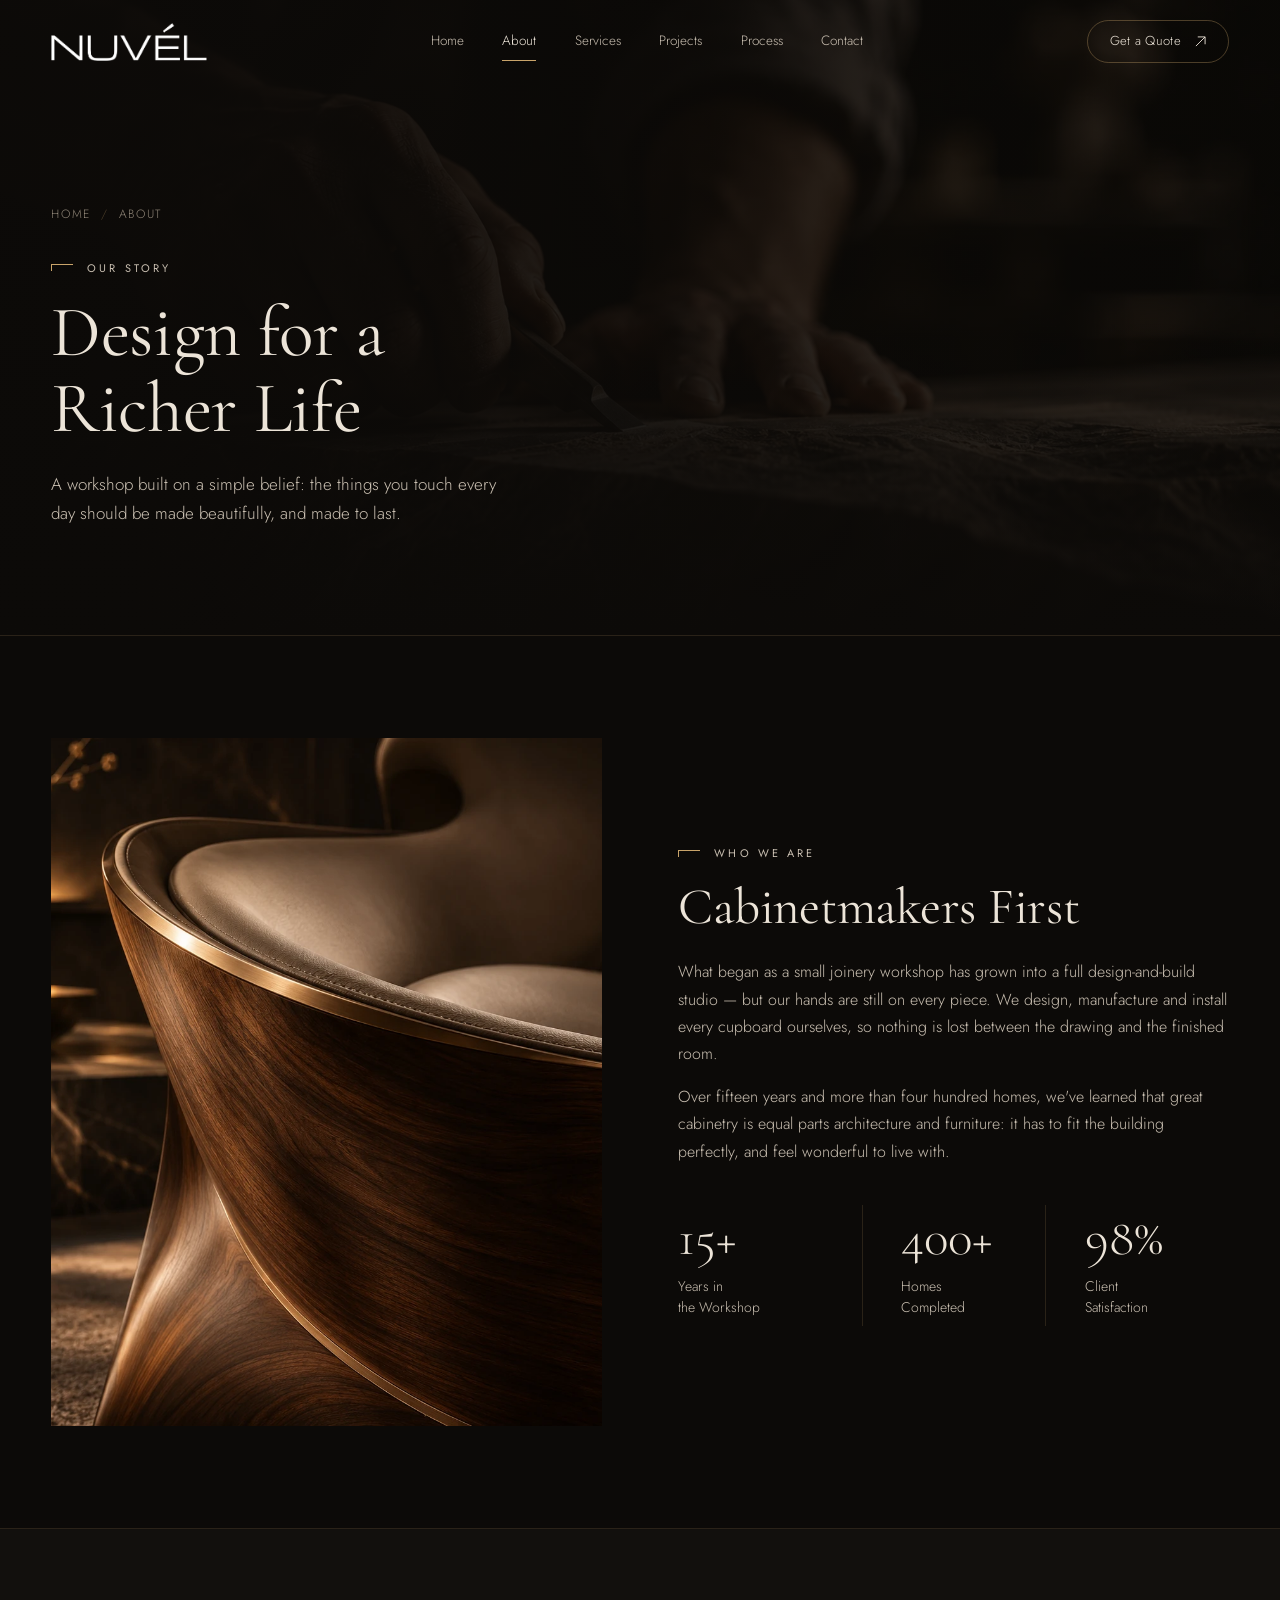
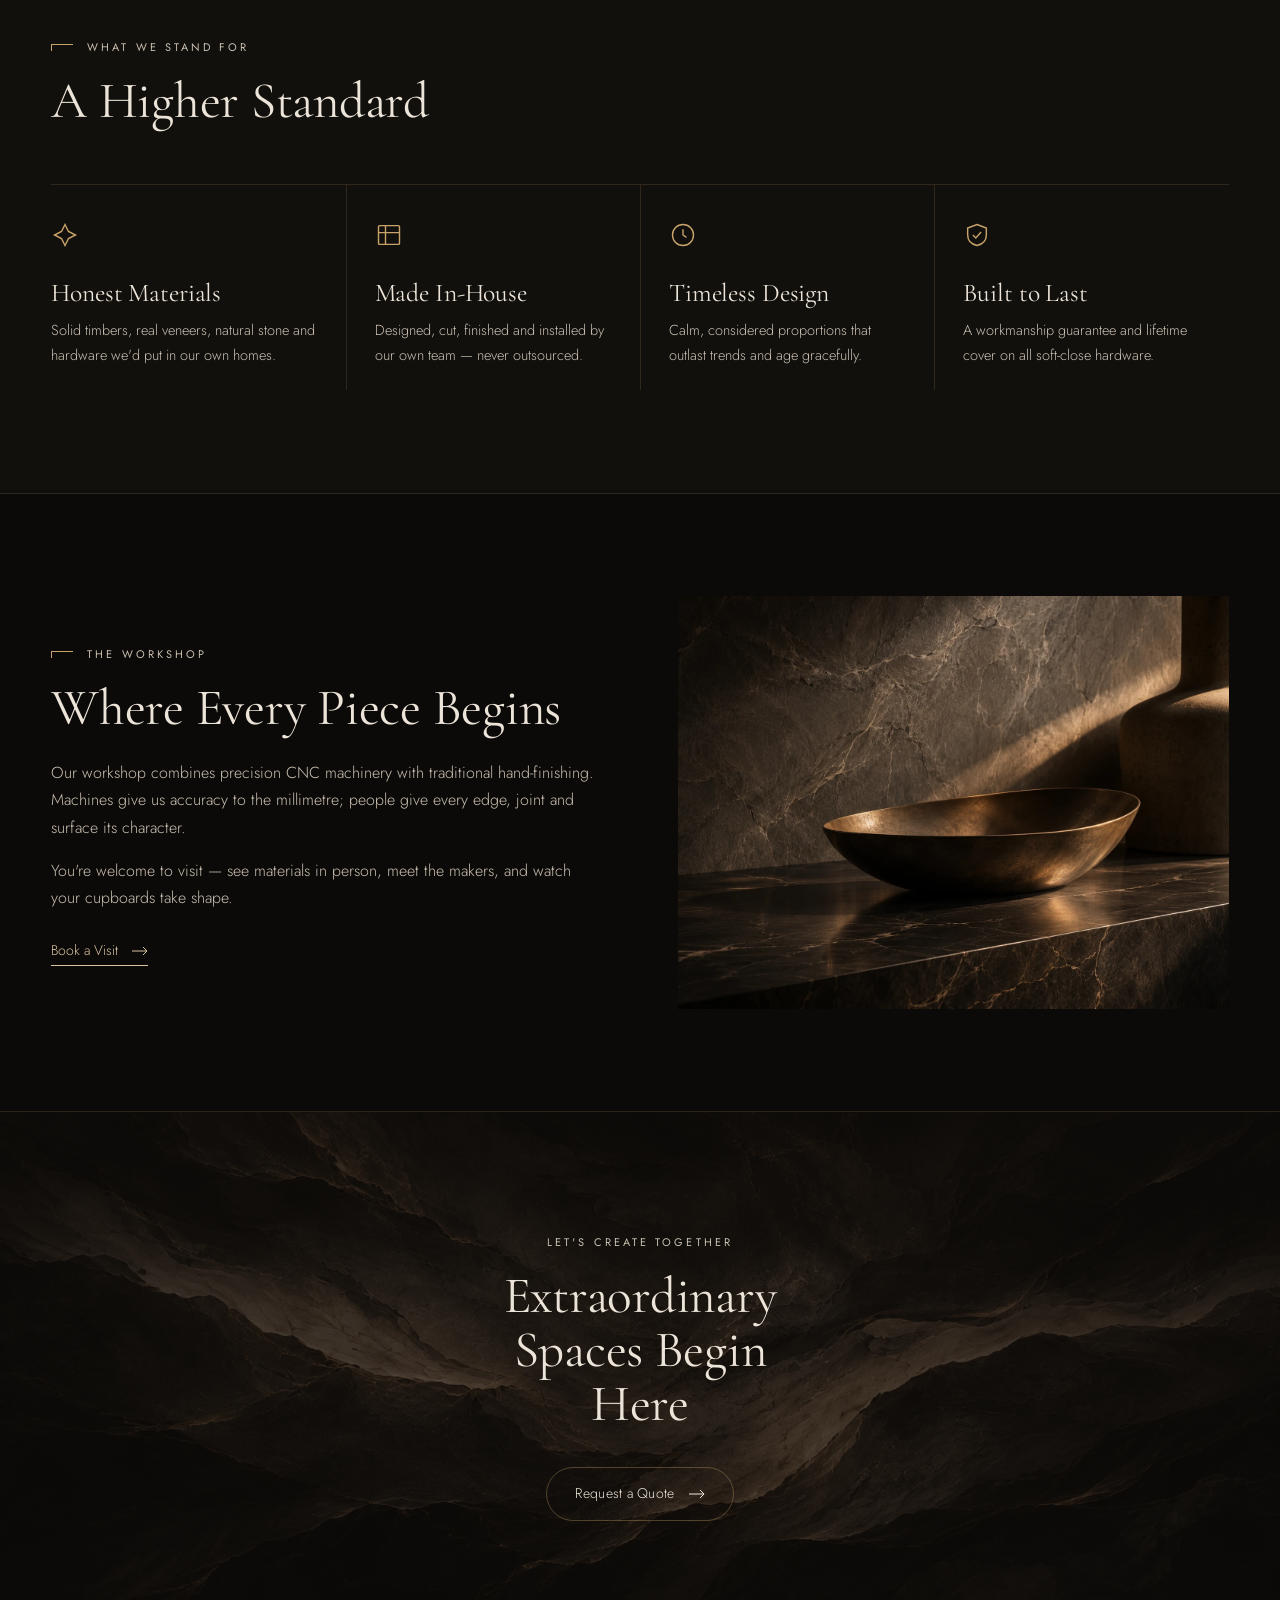
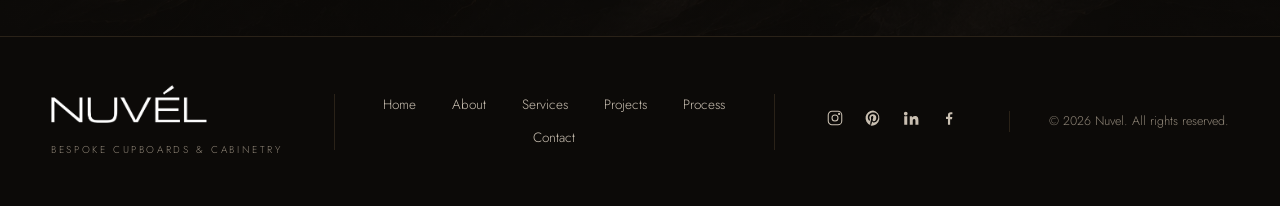
==== commit 2ca04068: "Replace logo placeholder with white NUVEL wordmark Co-Authored-By: Claude Opus 5.5 <noreply@anthropi" ====
--- a/about.html
+++ b/about.html
@@ -8,7 +8,7 @@
   <link rel="preconnect" href="https://fonts.googleapis.com">
   <link rel="preconnect" href="https://fonts.gstatic.com" crossorigin>
   <link href="https://fonts.googleapis.com/css2?family=Cormorant+Garamond:wght@400;500&family=Jost:wght@300;400&display=swap" rel="stylesheet">
-  <link rel="stylesheet" href="assets/css/styles.css">
+  <link rel="stylesheet" href="assets/css/styles.css?v=4">
 </head>
 <body data-page="about">
   <header id="site-header"></header>
@@ -97,8 +97,8 @@
 
   <footer id="site-footer"></footer>
 
-  <script src="assets/js/config.js"></script>
-  <script src="assets/js/projects.js"></script>
-  <script src="assets/js/site.js"></script>
+  <script src="assets/js/config.js?v=4"></script>
+  <script src="assets/js/projects.js?v=4"></script>
+  <script src="assets/js/site.js?v=4"></script>
 </body>
 </html>
--- a/assets/css/styles.css
+++ b/assets/css/styles.css
@@ -456,8 +456,11 @@
 
 @media (max-width: 640px) {
   .philosophy { grid-template-columns: 1fr; }
-  .stats { grid-template-columns: 1fr; gap: 20px; }
-  .stat { border-left: 0; padding-left: 0; border-top: 1px solid var(--line); padding-top: 20px; }
+  .stats { grid-template-columns: repeat(3, 1fr); border-top: 1px solid var(--line); padding-top: 26px; }
+  .stat { padding: 0 0 0 16px; }
+  .stat:first-child { border-left: 0; padding-left: 0; }
+  .stat__num { font-size: 36px; margin-bottom: 8px; }
+  .stat__label { font-size: 12.5px; }
   .cards, .tiles, .tiles--archive { grid-template-columns: 1fr; }
   .testimonials { grid-template-columns: 1fr; }
   .quote { border-left: 0; padding: 28px 0 0; border-top: 1px solid var(--line); }
